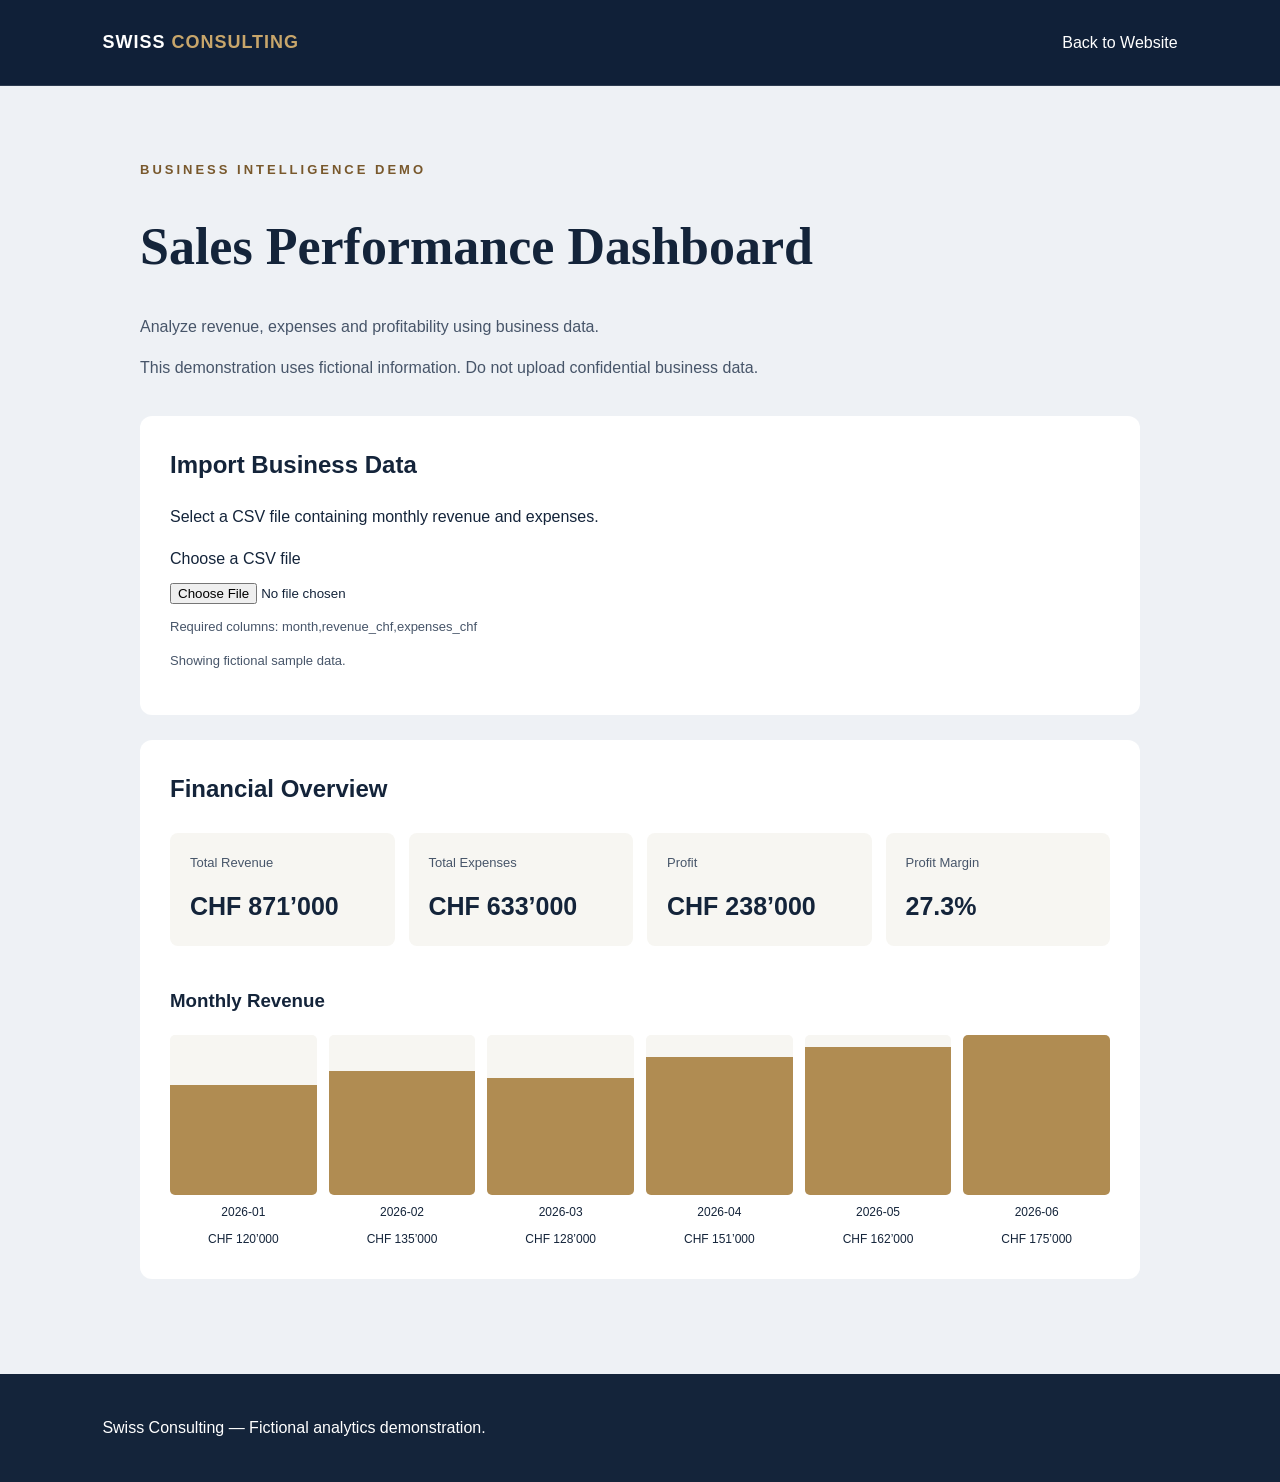
==== analytics.html @ 40b39d5e "Create CSV business analytics dashboard" ====
<!DOCTYPE html>
<html lang="en">

<head>
  <meta charset="UTF-8">
  <meta name="viewport"
        content="width=device-width, initial-scale=1.0">

  <title>Business Analytics | Swiss Consulting</title>

  <link rel="stylesheet" href="style.css">
  <link rel="stylesheet" href="analytics.css">

  <script src="analytics.js" defer></script>
</head>

<body>

  <header class="site-header">
    <nav class="site-nav">
      <a href="index.html" class="logo">
        SWISS <span>CONSULTING</span>
      </a>

      <a href="index.html" class="analytics-back">
        Back to Website
      </a>
    </nav>
  </header>

  <main class="analytics-page">

    <div class="analytics-intro">
      <span class="eyebrow">BUSINESS INTELLIGENCE DEMO</span>

      <h1>Sales Performance Dashboard</h1>

      <p>
        Analyze revenue, expenses and profitability
        using business data.
      </p>

      <p>
        This demonstration uses fictional information.
        Do not upload confidential business data.
      </p>
    </div>

    <section class="analytics-panel"
             aria-labelledby="upload-title">

      <h2 id="upload-title">Import Business Data</h2>

      <p>
        Select a CSV file containing monthly
        revenue and expenses.
      </p>

      <label for="sales-csv">
        Choose a CSV file
      </label>

      <input
        type="file"
        id="sales-csv"
        accept=".csv,text/csv"
      >

      <p class="analytics-help">
        Required columns:
        month,revenue_chf,expenses_chf
      </p>

      <p id="analytics-status" role="status">
        Showing fictional sample data.
      </p>

    </section>

    <section class="analytics-panel"
             aria-labelledby="results-title">

      <h2 id="results-title">Financial Overview</h2>

      <div class="analytics-kpis">

        <div class="analytics-kpi">
          <span>Total Revenue</span>
          <strong id="sales-revenue">—</strong>
        </div>

        <div class="analytics-kpi">
          <span>Total Expenses</span>
          <strong id="sales-expenses">—</strong>
        </div>

        <div class="analytics-kpi">
          <span>Profit</span>
          <strong id="sales-profit">—</strong>
        </div>

        <div class="analytics-kpi">
          <span>Profit Margin</span>
          <strong id="sales-margin">—</strong>
        </div>

      </div>

      <h3>Monthly Revenue</h3>

      <div id="sales-chart"
           class="analytics-chart"
           role="img"
           aria-label="Monthly revenue chart">
      </div>

    </section>

  </main>

  <footer>
    <p>Swiss Consulting — Fictional analytics demonstration.</p>
  </footer>

</body>
</html>
---- style.css ----
* {
  box-sizing: border-box;
}

html {
  scroll-behavior: smooth;
}

body {
  margin: 0;
  font-family: Arial, sans-serif;
  background: #f7f6f2;
  color: #14243a;
  line-height: 1.6;
}

/* Navigation */

header {
  background: #14243a;
  padding: 20px 8%;
}

nav {
  display: flex;
  justify-content: space-between;
  align-items: center;
  gap: 20px;
  flex-wrap: wrap;
}

.logo {
  color: white;
  font-size: 20px;
  font-weight: bold;
}

.nav-links {
  display: flex;
  flex-wrap: wrap;
  gap: 24px;
}

.nav-links a {
  color: white;
  text-decoration: none;
}

/* Hero section */

.hero {
  min-height: 75vh;
  padding: 100px 8%;
  display: flex;
  flex-direction: column;
  justify-content: center;
  align-items: flex-start;
}

.hero h1 {
  font-size: clamp(32px, 5vw, 64px);
  max-width: 750px;
  line-height: 1.15;
}

.hero p {
  max-width: 550px;
  font-size: 18px;
}

.button {
  background: #c8a66b;
  color: #14243a;
  padding: 14px 26px;
  border-radius: 5px;
  text-decoration: none;
  font-weight: bold;
}

/* Services section spacing */

.services-section {
  padding: 70px 8%;
}

footer {
  background: #14243a;
  color: white;
  padding: 25px 8%;
}

/* Mobile layout */

@media (max-width: 600px) {
  .hero {
    padding: 65px 6%;
  }

  section:not(.hero) {
    padding: 45px 6%;
  }
}

/* Professional services section */

.services-section {
  background: #ffffff;
}

.section-heading {
  text-align: center;
  margin-bottom: 48px;
}

.eyebrow {
  color: #b39463;
  font-size: 13px;
  font-weight: 700;
  letter-spacing: 3px;
}

.section-heading h2 {
  font-size: clamp(30px, 4vw, 44px);
  margin: 12px 0;
}

.section-heading p {
  color: #647083;
  font-size: 17px;
}

/* Services card layout */

.services-grid {
  display: grid;
  grid-template-columns: repeat(3, 1fr);
  gap: 24px;
  max-width: 1200px;
  margin: 0 auto;
}

.service-card {
  background: #f7f6f2;
  padding: 36px;
  border: 1px solid #e8e6e1;
  border-radius: 10px;
  transition: transform 0.3s ease;
}

.service-card:hover {
  transform: translateY(-5px);
}

.card-number {
  color: #b39463;
  font-size: 15px;
  font-weight: bold;
}

.service-card h3 {
  font-size: 23px;
  margin-top: 24px;
}

.service-card p {
  color: #647083;
  font-size: 16px;
}

/* Tablet layout */

@media (max-width: 900px) {
  .services-grid {
    grid-template-columns: repeat(2, 1fr);
  }
}

/* Mobile layout */

@media (max-width: 600px) {
  .services-grid {
    grid-template-columns: 1fr;
  }

  .service-card {
    padding: 28px;
  }

  .section-heading {
    margin-bottom: 32px;
  }
}

/* Respect reduced-motion preferences */

@media (prefers-reduced-motion: reduce) {
  .service-card {
    transition: none;
  }

  .service-card:hover {
    transform: none;
  }
}

/* =========================
   STAGE 4: PROFESSIONAL DESIGN
   ========================= */

/* Design system */

:root {
  --navy: #102038;
  --navy-light: #1c3450;
  --gold: #c8a66b;
  --cream: #f7f6f2;
  --white: #ffffff;
}

/* Typography */

body {
  font-family: "Segoe UI", Arial, sans-serif;
}

html {
  scroll-padding-top: 100px;
}

/* Navigation */

.site-header {
  background: var(--navy);
  padding: 0 8%;
  position: sticky;
  top: 0;
  z-index: 20;
  border-bottom: 1px solid rgba(255,255,255,0.12);
}

.site-nav {
  max-width: 1200px;
  min-height: 85px;
  margin: 0 auto;
  display: flex;
  justify-content: space-between;
  align-items: center;
  gap: 20px;
}

.logo {
  color: white;
  text-decoration: none;
  font-size: 18px;
  font-weight: 700;
  letter-spacing: 1px;
}

.logo span {
  color: var(--gold);
}

.nav-links {
  display: flex;
  align-items: center;
  gap: 28px;
}

.nav-links a {
  color: #e2e7ee;
  font-size: 14px;
  text-decoration: none;
  transition: color 0.2s ease;
}

.nav-links a:hover {
  color: var(--gold);
}

.nav-links .nav-cta {
  border: 1px solid var(--gold);
  border-radius: 5px;
  padding: 10px 18px;
  color: var(--gold);
}

/* Hero */

.hero {
  background:
    radial-gradient(
      circle at 80% 20%,
      #254364 0%,
      transparent 45%
    ),
    linear-gradient(
      135deg,
      #102038,
      #162e49
    );

  color: white;
  min-height: 650px;
  padding: 100px 8%;
  display: block;
}

.hero-inner {
  display: grid;
  grid-template-columns: 1.2fr 1fr;
  align-items: center;
  gap: 60px;
  max-width: 1200px;
  margin: 0 auto;
}

.hero-eyebrow {
  display: inline-block;
  color: var(--gold);
  font-size: 12px;
  letter-spacing: 3px;
  font-weight: 700;
}

.hero h1 {
  font-family: Georgia, "Times New Roman", serif;
  font-weight: 400;
  font-size: clamp(42px, 5vw, 76px);
  letter-spacing: -2px;
  line-height: 1.12;
  margin: 25px 0;
}

.hero h1 em {
  color: var(--gold);
  font-style: italic;
}

.hero p {
  color: #c8d1dd;
  max-width: 520px;
  font-size: 18px;
  line-height: 1.8;
}

.hero-actions {
  display: flex;
  align-items: center;
  flex-wrap: wrap;
  gap: 28px;
  margin-top: 34px;
}

.hero .button {
  background: var(--gold);
  color: var(--navy);
  padding: 16px 26px;
  font-weight: 700;
  border-radius: 5px;
  transition: background 0.2s ease;
}

.hero .button:hover {
  background: #e0be84;
}

.text-link {
  color: white;
  text-decoration: underline;
  text-underline-offset: 5px;
  font-weight: 500;
}

/* Decorative insight card */

.hero-visual {
  display: flex;
  justify-content: center;
  align-items: center;
}

.insight-card {
  width: 100%;
  max-width: 390px;
  background: var(--cream);
  color: var(--navy);
  padding: 42px;
  border-radius: 14px;
  box-shadow: 0 25px 70px rgba(0,0,0,0.25);
}

.card-overline {
  color: #987544;
  font-size: 12px;
  letter-spacing: 2px;
  font-weight: 700;
}

.insight-card h2 {
  font-family: Georgia, serif;
  font-size: 38px;
  line-height: 1.2;
  font-weight: 400;
  margin: 20px 0 35px;
}

.insight-steps {
  display: grid;
  gap: 0;
}

.insight-steps span {
  padding: 14px 0;
  border-top: 1px solid #ddd8ce;
  font-size: 15px;
}

/* Keyboard navigation */

a:focus-visible {
  outline: 3px solid var(--gold);
  outline-offset: 4px;
}

/* Tablet */

@media (max-width: 900px) {
  .hero-inner {
    grid-template-columns: 1fr;
    gap: 50px;
  }

  .hero {
    padding: 80px 8%;
  }

  .site-nav {
    flex-wrap: wrap;
    padding: 16px 0;
  }

  .nav-links {
    gap: 18px;
  }
}

/* Mobile */

@media (max-width: 600px) {
  .site-header {
    padding: 0 6%;
  }

  .site-nav {
    flex-direction: column;
    align-items: flex-start;
    gap: 14px;
  }

  .logo {
    font-size: 16px;
  }

  .nav-links {
    width: 100%;
    justify-content: space-between;
    gap: 12px;
  }

  .nav-links .nav-cta {
    display: none;
  }

  .hero {
    padding: 65px 6%;
    min-height: auto;
  }

  .hero h1 {
    font-size: clamp(36px, 9vw, 52px);
    letter-spacing: -1px;
  }

  .hero p {
    font-size: 16px;
  }

  .hero-visual {
    margin-top: 12px;
  }

  .insight-card {
    padding: 28px;
  }

  .insight-card h2 {
    font-size: 30px;
  }
}

@media (prefers-reduced-motion: reduce) {
  .nav-links a,
  .hero .button {
    transition: none;
  }
}


/* =========================
   STAGE 5: MOBILE NAVIGATION
   ========================= */

/* Hide the menu button on desktop */
.menu-toggle {
  display: none;
  background: transparent;
  border: 1px solid var(--gold);
  border-radius: 6px;
  padding: 10px;
  cursor: pointer;
}

/* Create the three hamburger lines */
.menu-toggle span {
  display: block;
  width: 23px;
  height: 2px;
  background: white;
}

/* Keyboard accessibility */
.menu-toggle:focus-visible {
  outline: 3px solid var(--gold);
  outline-offset: 4px;
}

/* Mobile-specific navigation */
@media (max-width: 600px) {

  .site-nav {
    display: grid;
    grid-template-columns: minmax(0, 1fr) auto;
    align-items: center;
    gap: 14px;
  }

  .menu-toggle {
    display: flex;
    flex-direction: column;
    gap: 5px;
    justify-content: center;
  }

  /* Hide links until the button is clicked */
  .nav-links {
    display: none;
    grid-column: 1 / -1;
    flex-direction: column;
    align-items: stretch;
    width: 100%;
    gap: 0;
    padding: 12px 0;
    border-top: 1px solid rgba(255,255,255,0.15);
  }

  /* JavaScript adds this class when opened */
  .nav-links.is-open {
    display: flex;
  }

  .nav-links a {
    display: block;
    padding: 12px 4px;
  }

  .nav-links .nav-cta {
    display: none;
  }
}


/* =========================
   STAGE 5.2: ABOUT SECTION
   ========================= */

.about-section {
  background: #f7f6f2;
  padding: 100px 8%;
}

.about-grid {
  display: grid;
  grid-template-columns: 1.1fr 1fr;
  align-items: center;
  gap: 80px;
  max-width: 1200px;
  margin: 0 auto;
}

.about-content h2 {
  font-family: Georgia, serif;
  font-size: clamp(32px, 4vw, 48px);
  font-weight: 400;
  line-height: 1.2;
  margin: 20px 0 28px;
}

.about-content p {
  color: #647083;
  font-size: 17px;
  line-height: 1.8;
}

.about-link {
  display: inline-block;
  margin-top: 20px;
  color: #987544;
  font-weight: 700;
  text-decoration: none;
}

.about-link:hover {
  text-decoration: underline;
}

.about-highlights {
  background: white;
  border: 1px solid #e8e6e1;
  border-radius: 12px;
  padding: 36px;
}

.about-point {
  display: flex;
  align-items: flex-start;
  gap: 22px;
  padding: 20px 0;
  border-bottom: 1px solid #e8e6e1;
}

.about-point:last-child {
  border-bottom: none;
}

.about-point span {
  color: #b39463;
  font-weight: 700;
}

.about-point h3 {
  margin: 0 0 8px;
  font-size: 18px;
}

.about-point p {
  margin: 0;
  color: #647083;
  font-size: 14px;
}

/* Tablet and mobile */

@media (max-width: 900px) {
  .about-grid {
    grid-template-columns: 1fr;
    gap: 35px;
  }
}

@media (max-width: 600px) {
  .about-section {
    padding: 65px 6%;
  }

  .about-highlights {
    padding: 20px;
  }
}


/* =========================
   STAGE 5.3: CONTACT FORM
   ========================= */

.contact-section {
  background: #eef1f5;
  padding: 100px 8%;
}

.contact-grid {
  display: grid;
  grid-template-columns: 1fr 1fr;
  gap: 70px;
  align-items: start;
  max-width: 1200px;
  margin: 0 auto;
}

.contact-content h2 {
  font-family: Georgia, serif;
  font-size: clamp(32px, 4vw, 48px);
  font-weight: 400;
  line-height: 1.2;
  margin: 20px 0;
}


.contact-content p {
  color: #475569;
  line-height: 1.8;
  max-width: 440px;
}


/* Form card */

.contact-form {
  background: white;
  padding: 38px;
  border-radius: 12px;
  box-shadow: 0 12px 40px rgba(0,0,0,0.06);
}

.form-group {
  margin-bottom: 22px;
}

.form-group label {
  display: block;
  font-weight: 600;
  margin-bottom: 9px;
  font-size: 14px;
}

.form-group input,
.form-group select,
.form-group textarea {
  width: 100%;
  padding: 13px 15px;
  border: 1px solid #cbd2da;
  border-radius: 6px;
  font: inherit;
  background: white;
  color: #14243a;
}

.form-group textarea {
  resize: vertical;
  min-height: 130px;
}

.form-group input:focus,
.form-group select:focus,
.form-group textarea:focus {
  border-color: #987544;
  outline: 2px solid #c8a66b;
  outline-offset: 2px;
}

/* Submit button */

.form-submit {
  width: 100%;
  padding: 16px;
  border: none;
  border-radius: 6px;
  background: #c8a66b;
  color: #14243a;
  font: inherit;
  font-weight: 700;
  cursor: pointer;
}

.form-submit:hover:not(:disabled) {
  background: #e0be84;
}

.form-submit:disabled {
  opacity: 0.6;
  cursor: not-allowed;
}

.form-note {
  color: #647083;
  font-size: 12px;
  margin-top: 15px;
}

/* Responsive contact section */

@media (max-width: 900px) {
  .contact-grid {
    grid-template-columns: 1fr;
    gap: 35px;
  }
}

@media (max-width: 600px) {
  .contact-section {
    padding: 65px 6%;
  }

  .contact-form {
    padding: 24px;
  }
}

/* STAGE 7: ACCESSIBILITY IMPROVEMENTS */

/* Darker gold for text on light backgrounds */

.services-section .eyebrow,
.about-section .eyebrow,
.contact-section .eyebrow,
.card-number,
.about-point span,
.card-overline,
.about-link {
  color: #78582c;
}


/* STAGE 9: INTERACTIVE DASHBOARD */

.dashboard-section {
  background: #e9edf2;
  padding: 90px 8%;
}

.dashboard-container {
  max-width: 1200px;
  margin: 0 auto;
}

.dashboard-heading {
  text-align: center;
  margin-bottom: 40px;
}

.dashboard-heading h2 {
  font-family: Georgia, serif;
  font-size: clamp(30px, 4vw, 46px);
  font-weight: 400;
}

.dashboard-heading p {
  color: #475569;
}

.dashboard-heading .dashboard-disclaimer {
  font-size: 13px;
}

.dashboard-panel {
  background: white;
  border-radius: 14px;
  padding: 36px;
  box-shadow: 0 12px 35px rgba(0,0,0,0.06);
}

.dashboard-toolbar {
  display: flex;
  justify-content: space-between;
  align-items: center;
  gap: 20px;
  flex-wrap: wrap;
  margin-bottom: 30px;
}

.dashboard-toolbar h3 {
  margin: 0;
}

.dashboard-toolbar label {
  margin-right: 10px;
  font-weight: 600;
}

.dashboard-toolbar select {
  padding: 10px;
  border: 1px solid #aab4c0;
  border-radius: 6px;
  background: white;
  color: #14243a;
}

.dashboard-metrics {
  display: grid;
  grid-template-columns: repeat(4, minmax(0, 1fr));
  gap: 15px;
}

.dashboard-metric {
  background: #f7f6f2;
  border: 1px solid #e8e6e1;
  border-radius: 9px;
  padding: 20px;
}

.dashboard-metric span {
  display: block;
  color: #475569;
  font-size: 13px;
  margin-bottom: 10px;
}

.dashboard-metric strong {
  display: block;
  font-size: clamp(18px, 2vw, 26px);
  overflow-wrap: anywhere;
}

.dashboard-panel > h3 {
  margin-top: 42px;
}

.dashboard-chart {
  display: grid;
  grid-template-columns: repeat(4, minmax(0, 1fr));
  gap: 18px;
  margin-top: 25px;
}

.chart-column {
  text-align: center;
}

.chart-bar-area {
  height: 170px;
  background: #f7f6f2;
  border-radius: 5px;
  display: flex;
  align-items: flex-end;
  overflow: hidden;
}

.chart-bar {
  width: 100%;
  height: 0;
  background: #b08c52;
  border-radius: 5px 5px 0 0;
  transition: height 0.35s ease;
}

.chart-column span {
  display: block;
  font-weight: 700;
  margin-top: 10px;
}

.chart-value {
  display: block;
  color: #475569;
  font-size: 12px;
}

#dashboard-summary {
  margin-top: 25px;
  color: #475569;
  font-size: 13px;
}

@media (max-width: 900px) {
  .dashboard-metrics {
    grid-template-columns: repeat(2, minmax(0, 1fr));
  }
}

@media (max-width: 600px) {
  .dashboard-section {
    padding: 65px 6%;
  }

  .dashboard-panel {
    padding: 20px;
  }

  .dashboard-metrics {
    gap: 10px;
  }

  .dashboard-metric {
    padding: 14px;
  }

  .dashboard-chart {
    gap: 8px;
  }
}

@media (prefers-reduced-motion: reduce) {
  .chart-bar {
    transition: none;
  }
}

/* =========================
   STAGE 10: LIVE EXCHANGE RATES
   ========================= */

.fx-section {
  background: #f7f6f2;
  padding: 90px 8%;
}

.fx-container {
  max-width: 1200px;
  margin: 0 auto;
}

.fx-heading {
  text-align: center;
  margin-bottom: 35px;
}

.fx-section .eyebrow {
  color: #78582c;
}

.fx-heading h2 {
  font-family: Georgia, serif;
  font-size: clamp(30px, 4vw, 46px);
  font-weight: 400;
  margin: 15px 0;
}

.fx-heading p {
  color: #475569;
}

.fx-panel {
  background: white;
  padding: 35px;
  border-radius: 12px;
  border: 1px solid #e8e6e1;
}

.fx-toolbar {
  display: flex;
  justify-content: space-between;
  align-items: center;
  flex-wrap: wrap;
  gap: 16px;
  margin-bottom: 25px;
}

#fx-date {
  color: #475569;
  font-size: 14px;
}

#fx-refresh {
  background: #14243a;
  color: white;
  border: none;
  padding: 12px 20px;
  border-radius: 6px;
  cursor: pointer;
}

#fx-refresh:disabled {
  opacity: 0.6;
  cursor: wait;
}

#fx-refresh:focus-visible {
  outline: 3px solid #78582c;
  outline-offset: 3px;
}

.fx-grid {
  display: grid;
  grid-template-columns: repeat(3, minmax(0, 1fr));
  gap: 20px;
}

.fx-card {
  background: #f7f6f2;
  padding: 25px;
  border-radius: 9px;
}

.fx-card span {
  color: #78582c;
  font-size: 12px;
  font-weight: 700;
  letter-spacing: 1px;
}

.fx-card strong {
  display: block;
  font-size: clamp(22px, 3vw, 32px);
  margin: 14px 0;
}

.fx-card p,
.fx-note,
#fx-status {
  color: #475569;
  font-size: 13px;
}

.fx-note {
  margin-top: 20px;
}

.fx-note a {
  color: #78582c;
}

@media (max-width: 700px) {
  .fx-grid {
    grid-template-columns: 1fr;
  }

  .fx-section {
    padding: 65px 6%;
  }

  .fx-panel {
    padding: 20px;
  }
}


/* =========================
   STAGE 10.2: CURRENCY CONVERTER
   ========================= */

.fx-converter {
  background: #f7f6f2;
  padding: 28px;
  border: 1px solid #e8e6e1;
  border-radius: 10px;
  margin-top: 25px;
}

.fx-converter h3 {
  font-size: 22px;
  margin: 0 0 10px;
}

.fx-converter > p {
  color: #475569;
  line-height: 1.6;
}

.fx-converter-inputs {
  display: grid;
  grid-template-columns: repeat(2, minmax(0, 1fr));
  gap: 18px;
  margin-top: 22px;
}

.fx-field label {
  display: block;
  margin-bottom: 8px;
  font-weight: 600;
  font-size: 14px;
}

.fx-field input,
.fx-field select {
  width: 100%;
  min-width: 0;
  padding: 13px;
  border: 1px solid #aab4c0;
  border-radius: 6px;
  background: white;
  color: #14243a;
  font: inherit;
}

.fx-field input:focus-visible,
.fx-field select:focus-visible {
  outline: 3px solid #78582c;
  outline-offset: 2px;
}

.fx-result-label {
  margin: 24px 0 8px;
  font-weight: 600;
}

#fx-result {
  display: block;
  font-size: clamp(26px, 4vw, 36px);
  font-weight: 700;
  color: #14243a;
}

.fx-converter .fx-converter-note {
  font-size: 12px;
  color: #475569;
  margin-top: 18px;
}

@media (max-width: 600px) {

  .fx-converter {
    padding: 18px;
  }

  .fx-converter-inputs {
    grid-template-columns: 1fr;
  }

}

/* =========================
   STAGE 10.3: HISTORICAL CHART
   ========================= */

.fx-history {
  margin-top: 32px;
  padding: 28px;
  background: #f7f6f2;
  border: 1px solid #e8e6e1;
  border-radius: 10px;
}

.fx-history-header {
  display: flex;
  justify-content: space-between;
  align-items: center;
  gap: 20px;
  flex-wrap: wrap;
  margin-bottom: 25px;
}

.fx-history-header h3 {
  margin: 0 0 8px;
  font-size: 22px;
}

.fx-history-header p,
.fx-history-note {
  color: #475569;
  font-size: 13px;
  line-height: 1.6;
}

.fx-history-field label {
  display: block;
  margin-bottom: 8px;
  font-weight: 600;
  font-size: 14px;
}

.fx-history-field select {
  padding: 12px;
  border: 1px solid #aab4c0;
  border-radius: 6px;
  background: white;
  color: #14243a;
  font: inherit;
}

.fx-history-field select:focus-visible {
  outline: 3px solid #78582c;
  outline-offset: 2px;
}

.fx-chart-container {
  background: white;
  border-radius: 8px;
  padding: 12px;
}

#fx-history-chart {
  display: block;
  width: 100%;
  height: auto;
}

.fx-history-dates {
  display: flex;
  justify-content: space-between;
  gap: 12px;
  margin-top: 10px;
  color: #475569;
  font-size: 12px;
}

#fx-history-summary {
  font-weight: 600;
  margin-top: 22px;
}

#fx-history-status {
  font-size: 13px;
  color: #475569;
}

@media (max-width: 600px) {
  .fx-history {
    padding: 16px;
  }

  .fx-history-header {
    align-items: flex-start;
  }

  .fx-history-field,
  .fx-history-field select {
    width: 100%;
  }
}
---- analytics.css ----
/* STAGE 11: BUSINESS ANALYTICS */

.analytics-page {
  background: #eef1f5;
  padding: 70px 8%;
  min-height: 85vh;
}

.analytics-back {
  color: white;
  text-decoration: none;
}

.analytics-intro {
  max-width: 1000px;
  margin: 0 auto 35px;
}

.analytics-intro .eyebrow {
  color: #78582c;
}

.analytics-intro h1 {
  font-family: Georgia, serif;
  font-size: clamp(32px, 5vw, 52px);
  line-height: 1.2;
}

.analytics-intro p {
  color: #475569;
}

.analytics-panel {
  max-width: 1000px;
  margin: 0 auto 25px;
  padding: 30px;
  background: white;
  border-radius: 12px;
}

.analytics-panel h2 {
  margin-top: 0;
}

#sales-csv {
  display: block;
  margin: 12px 0;
  max-width: 100%;
}

.analytics-help,
#analytics-status {
  color: #475569;
  font-size: 13px;
}

.analytics-kpis {
  display: grid;
  grid-template-columns: repeat(4, minmax(0, 1fr));
  gap: 14px;
  margin: 25px 0 40px;
}

.analytics-kpi {
  background: #f7f6f2;
  padding: 20px;
  border-radius: 8px;
}

.analytics-kpi span {
  display: block;
  font-size: 13px;
  color: #475569;
}

.analytics-kpi strong {
  display: block;
  font-size: clamp(17px, 2vw, 25px);
  margin-top: 12px;
  overflow-wrap: anywhere;
}

/* Revenue chart */

.analytics-chart {
  display: grid;
  grid-template-columns: repeat(auto-fit, minmax(70px, 1fr));
  gap: 12px;
}

.analytics-bar-item {
  text-align: center;
  min-width: 0;
}

.analytics-bar-track {
  height: 160px;
  background: #f7f6f2;
  display: flex;
  align-items: flex-end;
  border-radius: 5px;
  overflow: hidden;
}

.analytics-bar {
  background: #b08c52;
  width: 100%;
  min-height: 3px;
}

.analytics-bar-item span {
  display: block;
  margin-top: 8px;
  font-size: 12px;
  overflow-wrap: anywhere;
}

@media (max-width: 800px) {
  .analytics-kpis {
    grid-template-columns: repeat(2, minmax(0, 1fr));
  }
}

@media (max-width: 600px) {
  .analytics-page {
    padding: 45px 6%;
  }

  .analytics-panel {
    padding: 20px;
  }
}
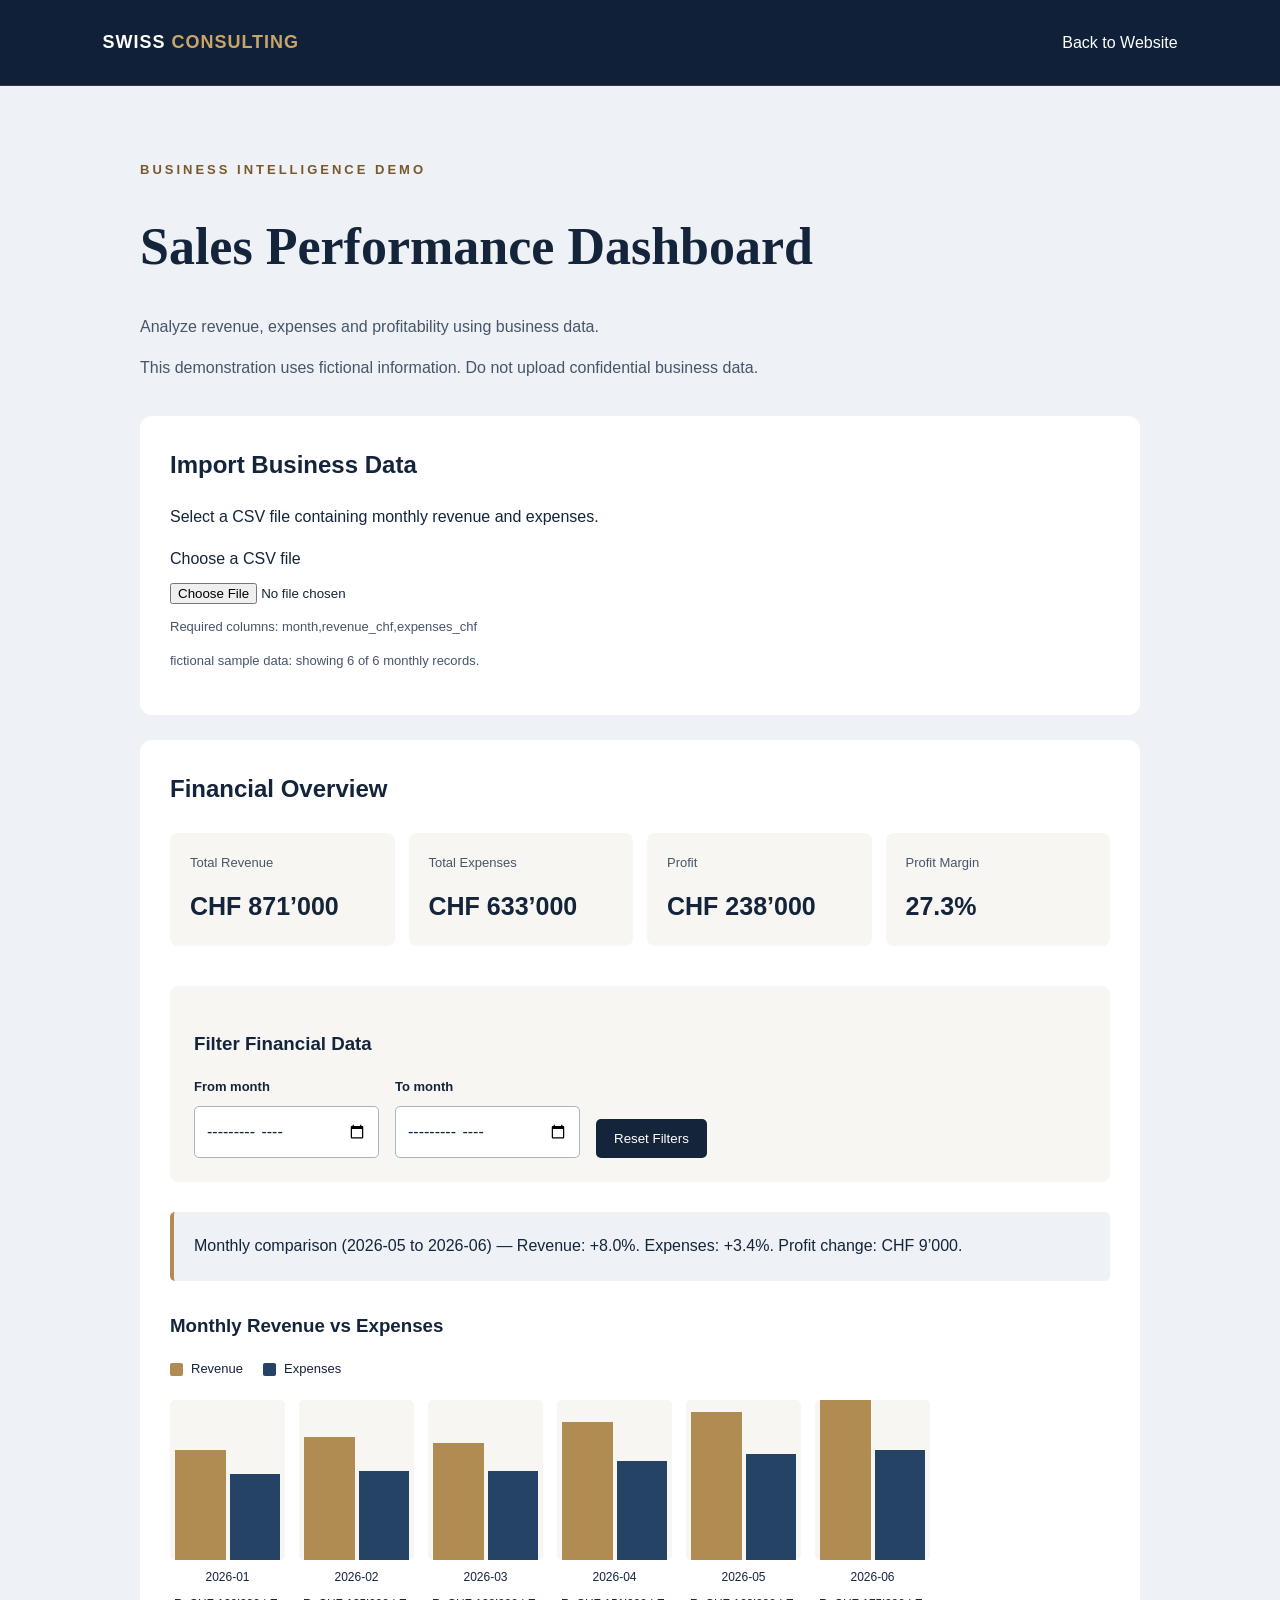
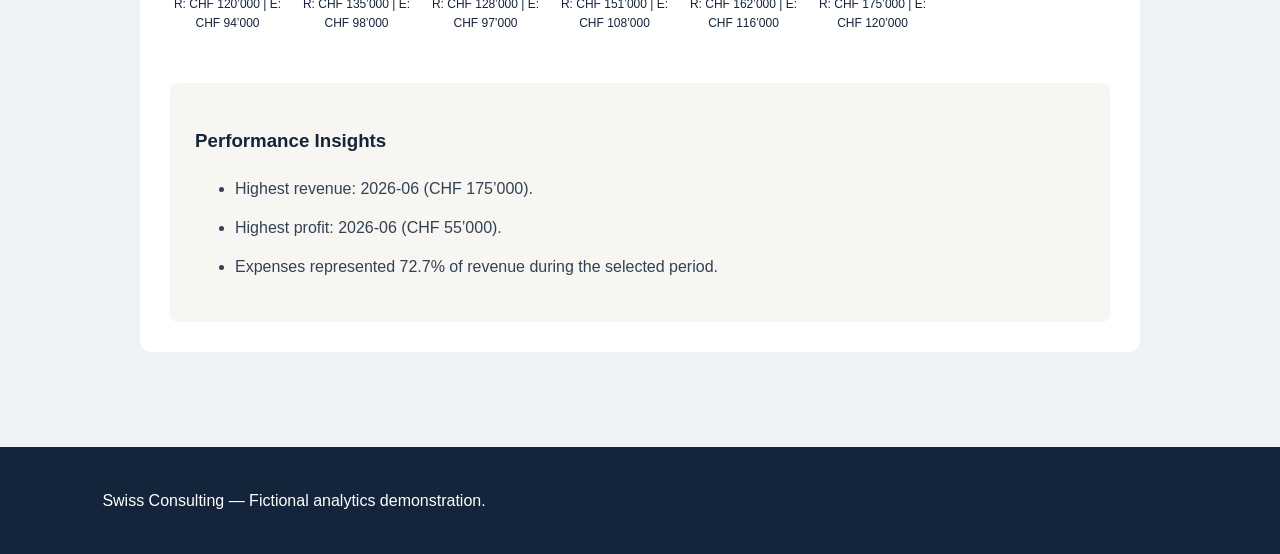
==== commit 2ed74821: "Add advanced financial analytics features" ====
--- a/analytics.html
+++ b/analytics.html
@@ -107,13 +107,66 @@
 
       </div>
 
-      <h3>Monthly Revenue</h3>
+      
+<!-- DATE FILTERING -->
 
-      <div id="sales-chart"
-           class="analytics-chart"
-           role="img"
-           aria-label="Monthly revenue chart">
-      </div>
+<div class="analytics-filters">
+
+  <h3>Filter Financial Data</h3>
+
+  <div class="filter-controls">
+
+    <div>
+      <label for="sales-from">From month</label>
+      <input type="month" id="sales-from">
+    </div>
+
+    <div>
+      <label for="sales-to">To month</label>
+      <input type="month" id="sales-to">
+    </div>
+
+    <button type="button" id="sales-reset">
+      Reset Filters
+    </button>
+
+  </div>
+
+</div>
+
+<!-- MONTH-OVER-MONTH COMPARISON -->
+
+<div id="sales-comparison"
+     class="analytics-comparison"
+     role="status">
+  Calculating monthly comparisons...
+</div>
+
+<!-- REVENUE AND EXPENSES -->
+
+<h3>Monthly Revenue vs Expenses</h3>
+
+<div class="analytics-legend">
+  <span><i class="legend-revenue"></i> Revenue</span>
+  <span><i class="legend-expenses"></i> Expenses</span>
+</div>
+
+<div id="sales-chart"
+     class="analytics-chart"
+     role="img"
+     aria-label="Monthly revenue and expenses chart">
+</div>
+
+<!-- AUTOMATIC INSIGHTS -->
+
+<div class="analytics-insights">
+
+  <h3>Performance Insights</h3>
+
+  <ul id="sales-insights"></ul>
+
+</div>
+
 
     </section>
 
--- a/style.css
+++ b/style.css
@@ -1307,3 +1307,25 @@
     width: 100%;
   }
 }
+
+/* Link to separate analytics dashboard */
+
+.analytics-demo-link {
+  display: inline-block;
+  margin-top: 20px;
+  padding: 14px 22px;
+  background: #14243a;
+  color: white;
+  text-decoration: none;
+  font-weight: 600;
+  border-radius: 6px;
+}
+
+.analytics-demo-link:hover {
+  background: #254364;
+}
+
+.analytics-demo-link:focus-visible {
+  outline: 3px solid #78582c;
+  outline-offset: 3px;
+}
--- a/analytics.css
+++ b/analytics.css
@@ -131,3 +131,165 @@
     padding: 20px;
   }
 }
+
+/* =========================
+   STAGE 11.3: ADVANCED ANALYTICS
+   ========================= */
+
+/* Filters */
+
+.analytics-filters {
+  background: #f7f6f2;
+  padding: 24px;
+  border-radius: 8px;
+  margin: 30px 0;
+}
+
+.filter-controls {
+  display: flex;
+  flex-wrap: wrap;
+  align-items: end;
+  gap: 16px;
+}
+
+.filter-controls label {
+  display: block;
+  font-size: 13px;
+  font-weight: 600;
+  margin-bottom: 8px;
+}
+
+.filter-controls input {
+  padding: 11px;
+  border: 1px solid #aab4c0;
+  border-radius: 5px;
+  background: white;
+  color: #14243a;
+  font: inherit;
+}
+
+#sales-reset {
+  background: #14243a;
+  color: white;
+  border: none;
+  border-radius: 5px;
+  padding: 12px 18px;
+  cursor: pointer;
+}
+
+#sales-reset:hover {
+  background: #254364;
+}
+
+.filter-controls input:focus-visible,
+#sales-reset:focus-visible {
+  outline: 3px solid #78582c;
+  outline-offset: 3px;
+}
+
+/* Monthly comparisons */
+
+.analytics-comparison {
+  background: #eef1f5;
+  border-left: 4px solid #b08c52;
+  padding: 20px;
+  border-radius: 5px;
+  margin-bottom: 30px;
+  line-height: 1.8;
+  color: #14243a;
+}
+
+/* Revenue and expense visualization */
+
+.analytics-legend {
+  display: flex;
+  flex-wrap: wrap;
+  gap: 20px;
+  margin-bottom: 20px;
+  font-size: 13px;
+}
+
+.analytics-legend span {
+  display: flex;
+  align-items: center;
+  gap: 8px;
+}
+
+.analytics-legend i {
+  width: 13px;
+  height: 13px;
+  display: inline-block;
+  border-radius: 2px;
+}
+
+.legend-revenue {
+  background: #b08c52;
+}
+
+.legend-expenses {
+  background: #254364;
+}
+
+/* Horizontal scrolling supports larger CSV files */
+
+.analytics-chart {
+  display: flex;
+  gap: 14px;
+  overflow-x: auto;
+  padding-bottom: 14px;
+}
+
+.analytics-bar-item {
+  flex: 0 0 115px;
+}
+
+.analytics-bar-track {
+  display: flex;
+  align-items: flex-end;
+  gap: 4px;
+  padding: 0 5px;
+}
+
+.analytics-bar {
+  flex: 1;
+  width: auto;
+}
+
+.analytics-expense-bar {
+  background: #254364;
+}
+
+/* Insights */
+
+.analytics-insights {
+  margin-top: 35px;
+  padding: 25px;
+  background: #f7f6f2;
+  border-radius: 8px;
+}
+
+.analytics-insights li {
+  color: #334155;
+  margin: 12px 0;
+  line-height: 1.7;
+}
+
+@media (max-width: 600px) {
+  .analytics-filters {
+    padding: 18px;
+  }
+
+  .filter-controls {
+    flex-direction: column;
+    align-items: stretch;
+  }
+
+  .filter-controls input,
+  #sales-reset {
+    width: 100%;
+  }
+
+  .analytics-insights {
+    padding: 18px;
+  }
+}
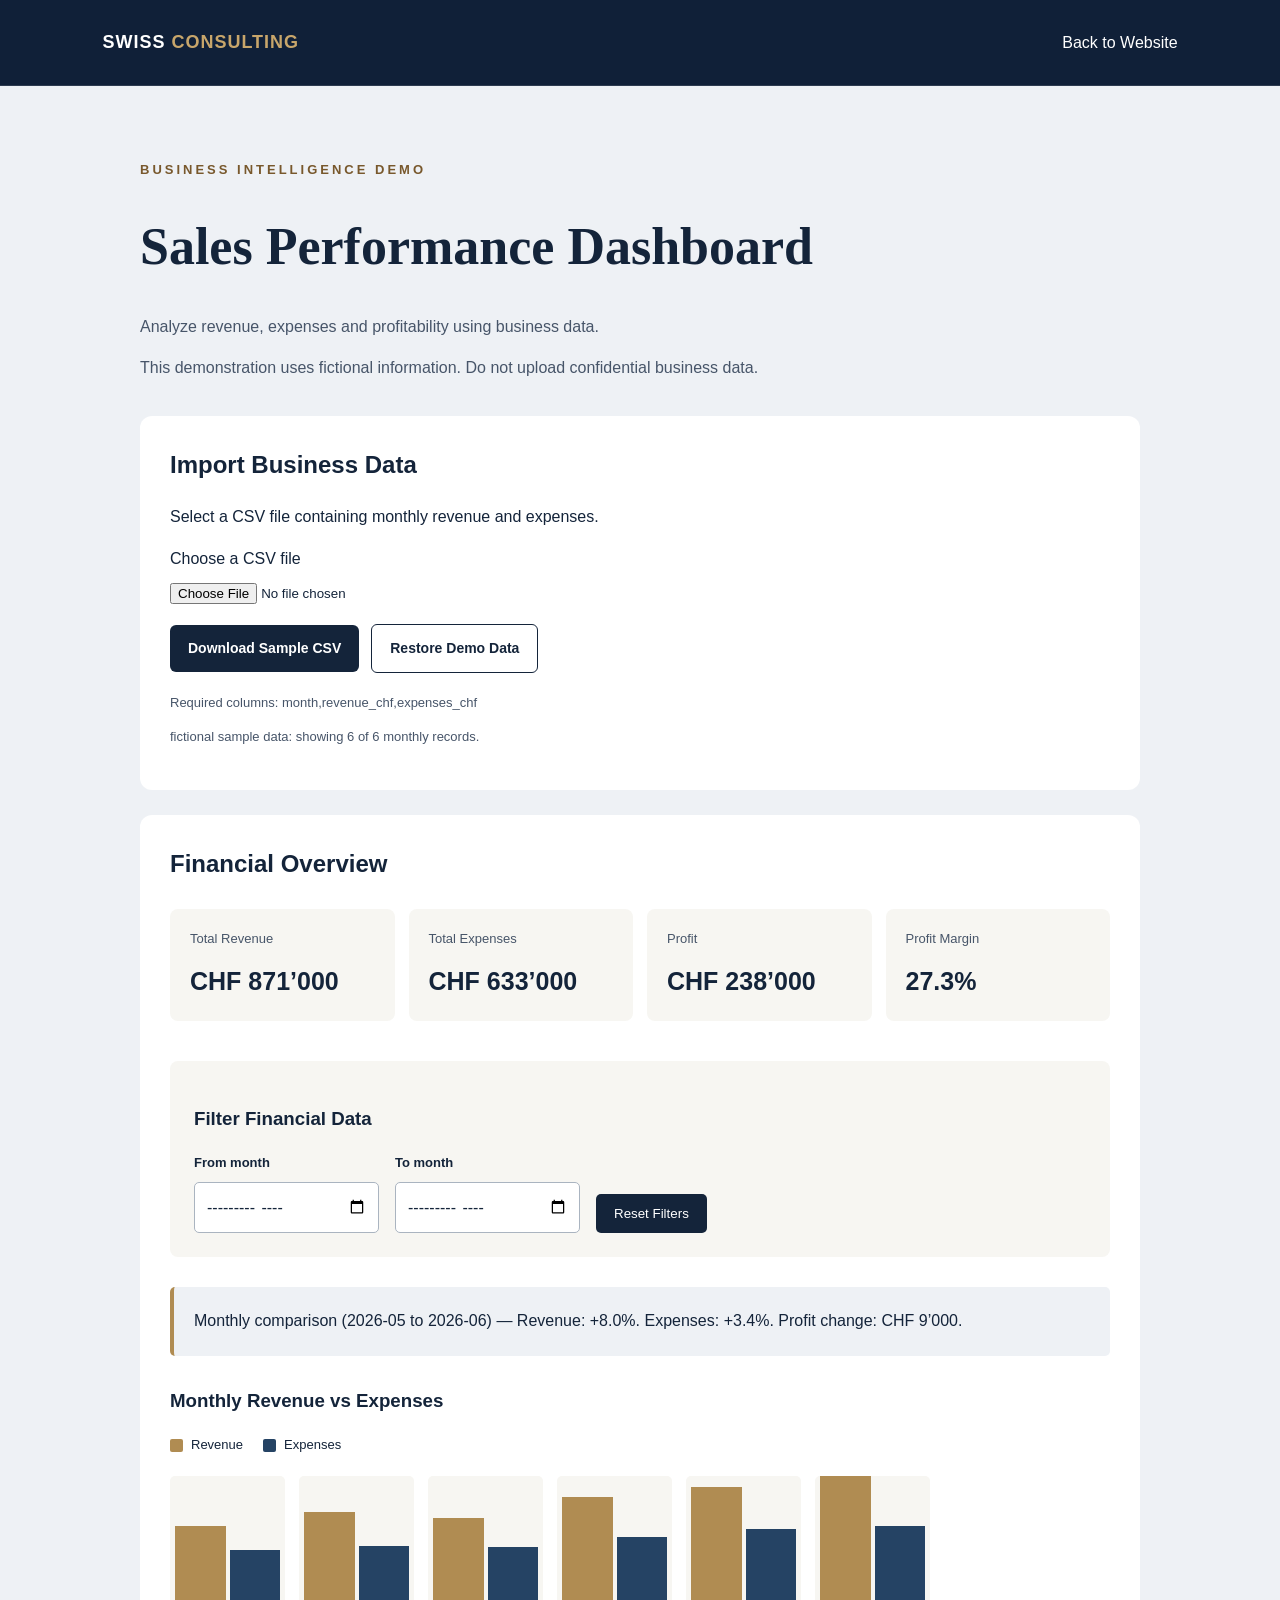
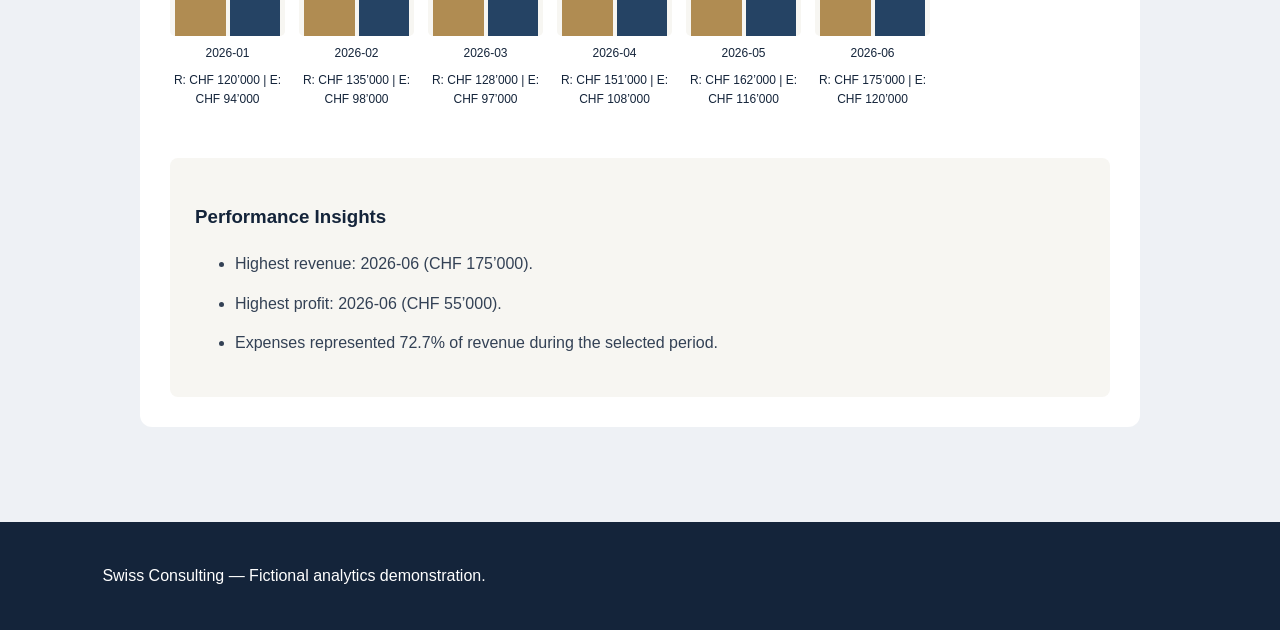
==== commit 57601879: "Finalize analytics dashboard demo" ====
--- a/analytics.html
+++ b/analytics.html
@@ -66,6 +66,20 @@
         id="sales-csv"
         accept=".csv,text/csv"
       >
+
+<div class="analytics-upload-actions">
+
+  <a href="sample-sales.csv"
+     class="analytics-sample-link"
+     download>
+    Download Sample CSV
+  </a>
+
+  <button type="button" id="restore-demo">
+    Restore Demo Data
+  </button>
+
+</div>
 
       <p class="analytics-help">
         Required columns:
--- a/analytics.css
+++ b/analytics.css
@@ -106,7 +106,7 @@
 .analytics-bar {
   background: #b08c52;
   width: 100%;
-  min-height: 3px;
+  min-height: 0;
 }
 
 .analytics-bar-item span {
@@ -293,3 +293,54 @@
     padding: 18px;
   }
 }
+
+/* Stage 11.4: Demo controls */
+
+.analytics-upload-actions {
+  display: flex;
+  align-items: center;
+  flex-wrap: wrap;
+  gap: 12px;
+  margin: 20px 0;
+}
+
+.analytics-sample-link,
+#restore-demo {
+  display: inline-block;
+  padding: 12px 18px;
+  border-radius: 6px;
+  font: inherit;
+  font-size: 14px;
+  font-weight: 600;
+  text-decoration: none;
+  cursor: pointer;
+}
+
+.analytics-sample-link {
+  color: white;
+  background: #14243a;
+}
+
+#restore-demo {
+  color: #14243a;
+  background: white;
+  border: 1px solid #14243a;
+}
+
+.analytics-sample-link:focus-visible,
+#restore-demo:focus-visible {
+  outline: 3px solid #78582c;
+  outline-offset: 3px;
+}
+
+@media (max-width: 600px) {
+  .analytics-upload-actions {
+    flex-direction: column;
+    align-items: stretch;
+  }
+
+  .analytics-sample-link,
+  #restore-demo {
+    text-align: center;
+  }
+}
